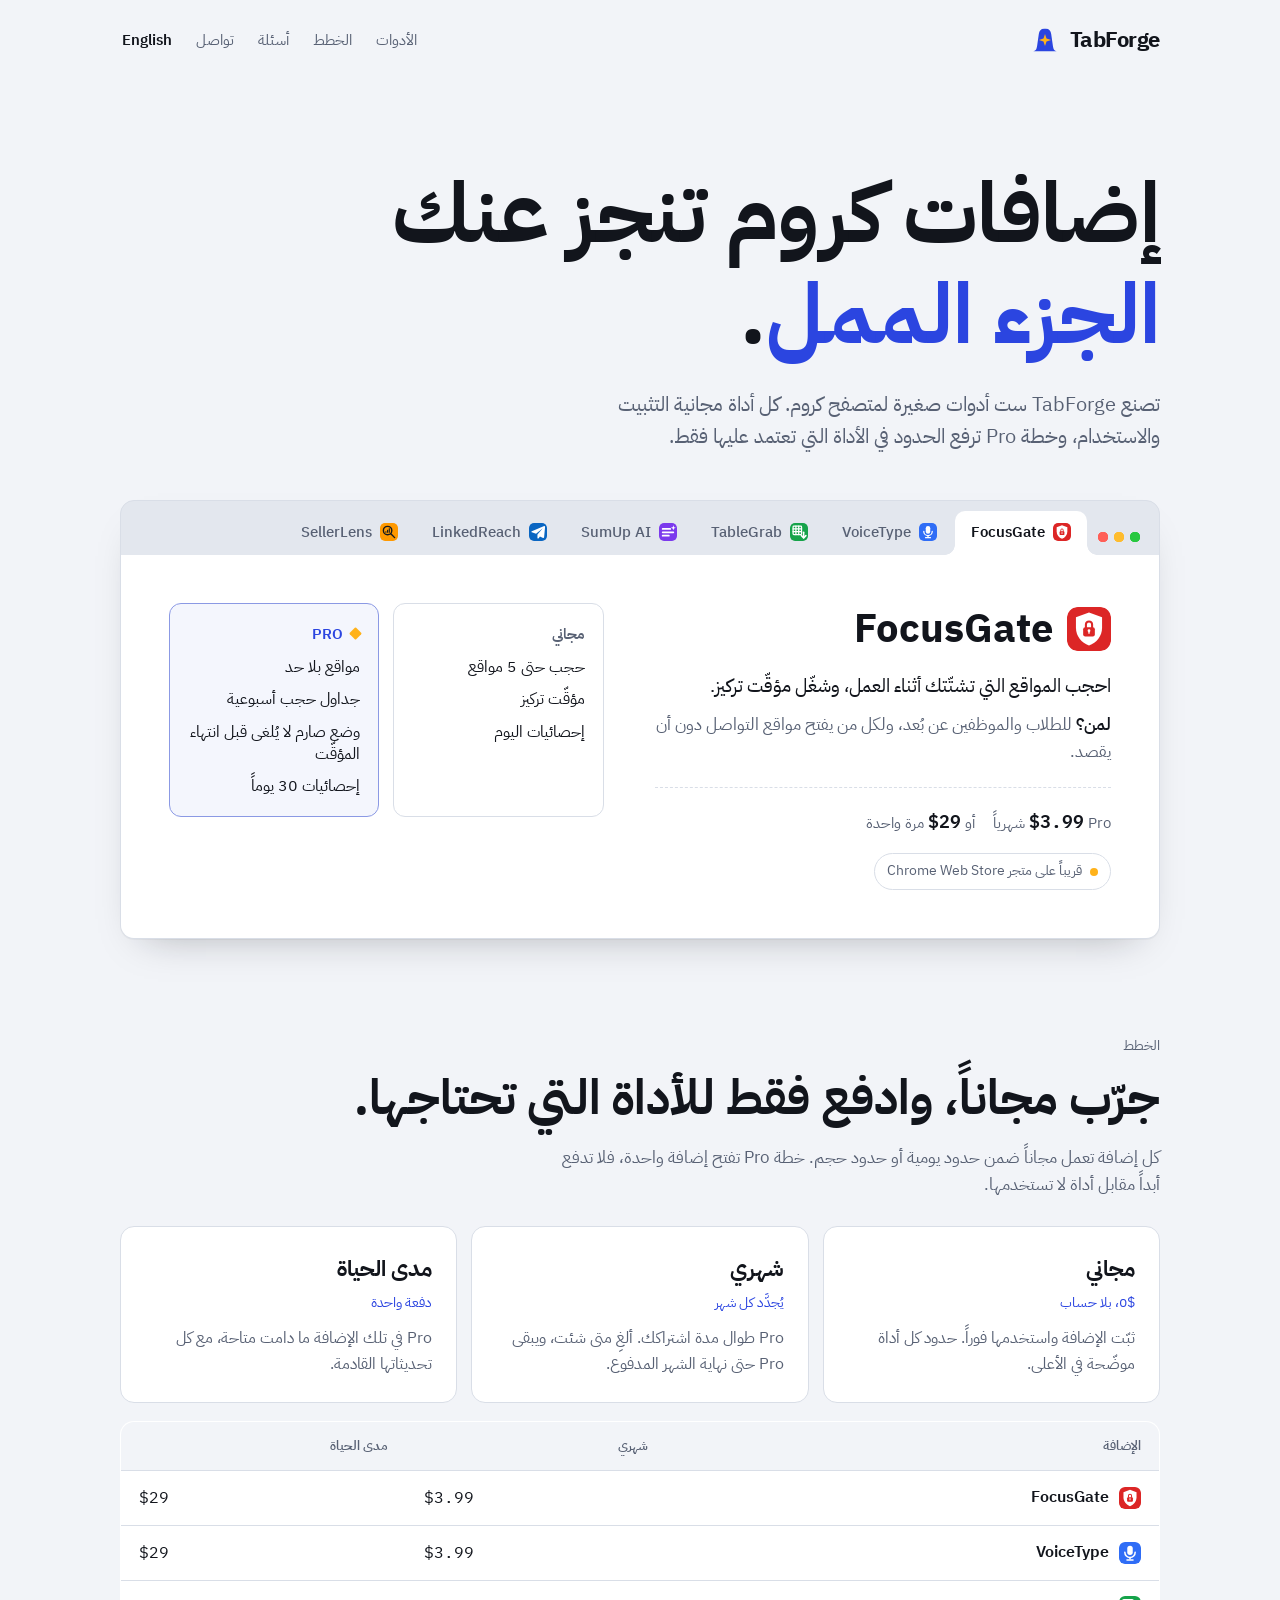
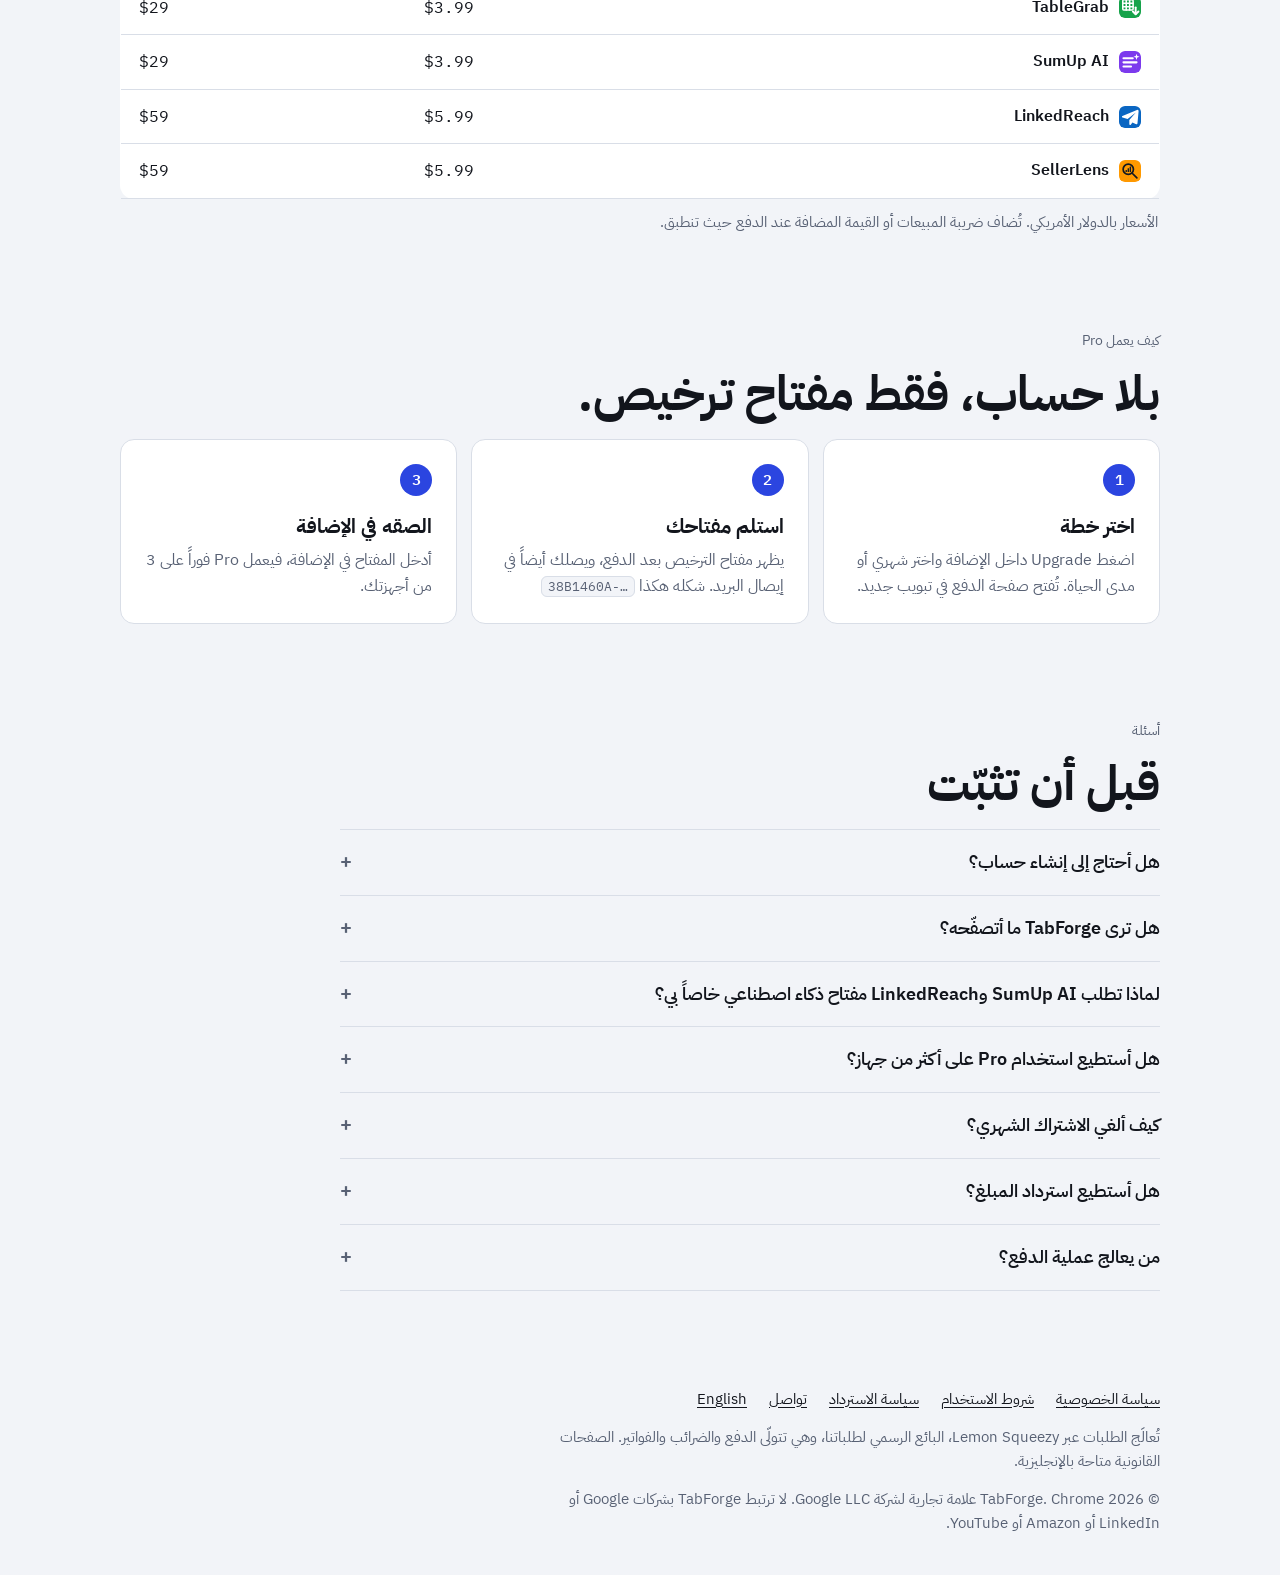
==== ar/index.html @ 076cdf7a "Add styles, icons and Arabic home page Co-Authored-By: Claude Opus 5.5 <noreply@anthropic.com>" ====
<!doctype html>
<html lang="ar" dir="rtl">
<head>
  <meta charset="utf-8">
  <meta name="viewport" content="width=device-width, initial-scale=1">
  <title>TabForge: إضافات كروم تنجز عنك الجزء الممل</title>
  <meta name="description" content="TabForge تصنع ست إضافات لمتصفح كروم: FocusGate وVoiceType وTableGrab وSumUp AI وLinkedReach وSellerLens. مجانية الاستخدام، مع خطط Pro اختيارية.">
  <link rel="icon" href="../assets/logo.svg" type="image/svg+xml">
  <link rel="alternate" hreflang="en" href="../">
  <link rel="alternate" hreflang="ar" href="./">
  <link rel="preconnect" href="https://fonts.googleapis.com">
  <link rel="preconnect" href="https://fonts.gstatic.com" crossorigin>
  <link href="https://fonts.googleapis.com/css2?family=IBM+Plex+Mono:wght@400;600&family=IBM+Plex+Sans+Arabic:wght@400;500;600;700&family=IBM+Plex+Sans:wght@400;500;600&display=swap" rel="stylesheet">
  <link rel="stylesheet" href="../assets/style.css">
</head>
<body>
<a class="skip" href="#main">انتقل إلى المحتوى</a>

<header class="site-head">
  <div class="wrap">
    <a class="brand" href="./" dir="ltr"><img src="../assets/logo.svg" alt="" width="30" height="30">TabForge</a>
    <nav class="nav" aria-label="القائمة الرئيسية">
      <a href="#tools">الأدوات</a>
      <a href="#plans">الخطط</a>
      <a href="#faq">أسئلة</a>
      <a href="mailto:Devs@oaktreetech.com">تواصل</a>
      <a class="lang" href="../" hreflang="en" lang="en">English</a>
    </nav>
  </div>
</header>

<main id="main">
  <div class="wrap">
    <div class="hero">
      <h1>إضافات كروم تنجز عنك <em>الجزء الممل</em>.</h1>
      <p>تصنع TabForge ست أدوات صغيرة لمتصفح كروم. كل أداة مجانية التثبيت والاستخدام، وخطة Pro ترفع الحدود في الأداة التي تعتمد عليها فقط.</p>
    </div>

    <div class="window" id="tools">
      <nav class="strip" data-tabs aria-label="الإضافات">
        <a class="tab" href="#focusgate" aria-selected="true"><img src="../assets/icons/focusgate.svg" alt="">FocusGate</a>
        <a class="tab" href="#voicetype"><img src="../assets/icons/voicetype.svg" alt="">VoiceType</a>
        <a class="tab" href="#tablegrab"><img src="../assets/icons/tablegrab.svg" alt="">TableGrab</a>
        <a class="tab" href="#sumup-ai"><img src="../assets/icons/sumup-ai.svg" alt="">SumUp AI</a>
        <a class="tab" href="#linkedreach"><img src="../assets/icons/linkedreach.svg" alt="">LinkedReach</a>
        <a class="tab" href="#sellerlens"><img src="../assets/icons/sellerlens.svg" alt="">SellerLens</a>
      </nav>

      <div class="panes">
        <article class="pane" id="focusgate">
          <div>
            <h3><img src="../assets/icons/focusgate.svg" alt="">FocusGate</h3>
            <p class="lede">احجب المواقع التي تشتّتك أثناء العمل، وشغّل مؤقّت تركيز.</p>
            <p class="for"><strong>لمن؟</strong> للطلاب والموظفين عن بُعد، ولكل من يفتح مواقع التواصل دون أن يقصد.</p>
            <div class="price-line"><span>Pro <b dir="ltr">$3.99</b> شهرياً</span><span>أو <b dir="ltr">$29</b> مرة واحدة</span></div>
            <span class="store-chip">قريباً على متجر Chrome Web Store</span>
          </div>
          <div class="tiers">
            <div class="tier"><h4>مجاني</h4><ul><li>حجب حتى 5 مواقع</li><li>مؤقّت تركيز</li><li>إحصائيات اليوم</li></ul></div>
            <div class="tier pro"><h4>Pro</h4><ul><li>مواقع بلا حد</li><li>جداول حجب أسبوعية</li><li>وضع صارم لا يُلغى قبل انتهاء المؤقّت</li><li>إحصائيات 30 يوماً</li></ul></div>
          </div>
        </article>

        <article class="pane" id="voicetype">
          <div>
            <h3><img src="../assets/icons/voicetype.svg" alt="">VoiceType</h3>
            <p class="lede">تكلّم بدل أن تكتب، في أي خانة نصية على أي موقع.</p>
            <p class="for"><strong>لمن؟</strong> لمن يكتب رسائل وإيميلات كثيرة، باللهجات العربية والإنجليزية والفرنسية والألمانية والإسبانية والتركية وغيرها.</p>
            <div class="price-line"><span>Pro <b dir="ltr">$3.99</b> شهرياً</span><span>أو <b dir="ltr">$29</b> مرة واحدة</span></div>
            <span class="store-chip">قريباً على متجر Chrome Web Store</span>
          </div>
          <div class="tiers">
            <div class="tier"><h4>مجاني</h4><ul><li>20 جلسة إملاء يومياً</li><li>زر ميكروفون بجانب خانات الكتابة</li><li>اختصار لوحة مفاتيح</li></ul></div>
            <div class="tier pro"><h4>Pro</h4><ul><li>إملاء بلا حد</li><li>أوامر صوتية مثل "سطر جديد" و"نقطة"</li><li>استبدالات كلمات خاصة بك</li></ul></div>
          </div>
        </article>

        <article class="pane" id="tablegrab">
          <div>
            <h3><img src="../assets/icons/tablegrab.svg" alt="">TableGrab</h3>
            <p class="lede">حوّل أي جدول أو قائمة في صفحة ويب إلى ملف جدول بيانات بنقرة واحدة.</p>
            <p class="for"><strong>لمن؟</strong> للمحللين والباحثين والمسوّقين الذين ينسخون البيانات من المواقع.</p>
            <div class="price-line"><span>Pro <b dir="ltr">$3.99</b> شهرياً</span><span>أو <b dir="ltr">$29</b> مرة واحدة</span></div>
            <span class="store-chip">قريباً على متجر Chrome Web Store</span>
          </div>
          <div class="tiers">
            <div class="tier"><h4>مجاني</h4><ul><li>حتى 100 صف في كل تصدير</li><li>ملفات CSV وJSON</li><li>نسخ ولصق في Google Sheets</li></ul></div>
            <div class="tier pro"><h4>Pro</h4><ul><li>صفوف بلا حد</li><li>جمع الجدول من صفحات متعددة</li><li>ملفات Excel</li></ul></div>
          </div>
        </article>

        <article class="pane" id="sumup-ai">
          <div>
            <h3><img src="../assets/icons/sumup-ai.svg" alt="">SumUp AI</h3>
            <p class="lede">لخّص أي مقال أو فيديو يوتيوب في لوحة جانبية، ثم اسأله ما تريد.</p>
            <p class="for"><strong>لمن؟</strong> للطلاب والقرّاء. استخدم مفتاحك من OpenAI أو Claude أو Gemini، أو الذكاء الاصطناعي المدمج في كروم.</p>
            <div class="price-line"><span>Pro <b dir="ltr">$3.99</b> شهرياً</span><span>أو <b dir="ltr">$29</b> مرة واحدة</span></div>
            <span class="store-chip">قريباً على متجر Chrome Web Store</span>
          </div>
          <div class="tiers">
            <div class="tier"><h4>مجاني</h4><ul><li>5 ملخصات يومياً</li><li>صفحات ويب وفيديوهات يوتيوب</li><li>اختيار الطول واللغة</li></ul></div>
            <div class="tier pro"><h4>Pro</h4><ul><li>ملخصات بلا حد</li><li>دردشة مع الصفحة</li><li>سجل الملخصات السابقة</li><li>تصدير</li></ul></div>
          </div>
        </article>

        <article class="pane" id="linkedreach">
          <div>
            <h3><img src="../assets/icons/linkedreach.svg" alt="">LinkedReach</h3>
            <p class="lede">اكتب رسائل لينكدإن من قوالب تملأ بيانات كل شخص تلقائياً، وتابع من عليك الرد عليه.</p>
            <p class="for"><strong>لمن؟</strong> لفرق المبيعات والتوظيف والباحثين عن عمل. جهات اتصالك تبقى في متصفحك.</p>
            <div class="price-line"><span>Pro <b dir="ltr">$5.99</b> شهرياً</span><span>أو <b dir="ltr">$59</b> مرة واحدة</span></div>
            <span class="store-chip">قريباً على متجر Chrome Web Store</span>
          </div>
          <div class="tiers">
            <div class="tier"><h4>مجاني</h4><ul><li>3 قوالب رسائل</li><li>25 جهة اتصال محفوظة</li><li>تذكير بالمتابعة</li></ul></div>
            <div class="tier pro"><h4>Pro</h4><ul><li>قوالب وجهات اتصال بلا حد</li><li>مسودات بالذكاء الاصطناعي بمفتاحك</li><li>تصدير CSV</li></ul></div>
          </div>
        </article>

        <article class="pane" id="sellerlens">
          <div>
            <h3><img src="../assets/icons/sellerlens.svg" alt="">SellerLens</h3>
            <p class="lede">اعرف المبيعات الشهرية المقدّرة وتقييم صفحة المنتج، واحسب ربحك على كل منتج في أمازون.</p>
            <p class="for"><strong>لمن؟</strong> لبائعي أمازون والباحثين عن منتجات، على أمازون السعودية والإمارات ومصر وأمريكا وبريطانيا وألمانيا وكندا والهند.</p>
            <div class="price-line"><span>Pro <b dir="ltr">$5.99</b> شهرياً</span><span>أو <b dir="ltr">$59</b> مرة واحدة</span></div>
            <span class="store-chip">قريباً على متجر Chrome Web Store</span>
          </div>
          <div class="tiers">
            <div class="tier"><h4>مجاني</h4><ul><li>تحليل صفحة المنتج</li><li>تقدير المبيعات والإيرادات</li><li>حاسبة الربح</li></ul></div>
            <div class="tier pro"><h4>Pro</h4><ul><li>حفظ حسابات الربح</li><li>تحليل صفحات نتائج البحث</li><li>تصدير</li></ul></div>
          </div>
        </article>
      </div>
    </div>

    <section id="plans" aria-labelledby="plans-title">
      <p class="eyebrow">الخطط</p>
      <h2 id="plans-title">جرّب مجاناً، وادفع فقط للأداة التي تحتاجها.</h2>
      <p class="section-intro">كل إضافة تعمل مجاناً ضمن حدود يومية أو حدود حجم. خطة Pro تفتح إضافة واحدة، فلا تدفع أبداً مقابل أداة لا تستخدمها.</p>

      <div class="plans">
        <div class="plan"><h3>مجاني</h3><p class="tag">0$، بلا حساب</p><p>ثبّت الإضافة واستخدمها فوراً. حدود كل أداة موضّحة في الأعلى.</p></div>
        <div class="plan"><h3>شهري</h3><p class="tag">يُجدَّد كل شهر</p><p>Pro طوال مدة اشتراكك. ألغِ متى شئت، ويبقى Pro حتى نهاية الشهر المدفوع.</p></div>
        <div class="plan"><h3>مدى الحياة</h3><p class="tag">دفعة واحدة</p><p>Pro في تلك الإضافة ما دامت متاحة، مع كل تحديثاتها القادمة.</p></div>
      </div>

      <div class="table-scroll">
        <table class="price-table">
          <caption class="fine">الأسعار بالدولار الأمريكي. تُضاف ضريبة المبيعات أو القيمة المضافة عند الدفع حيث تنطبق.</caption>
          <thead><tr><th scope="col">الإضافة</th><th scope="col">شهري</th><th scope="col">مدى الحياة</th></tr></thead>
          <tbody>
            <tr><th scope="row"><span class="tool"><img src="../assets/icons/focusgate.svg" alt="">FocusGate</span></th><td class="num" dir="ltr">$3.99</td><td class="num" dir="ltr">$29</td></tr>
            <tr><th scope="row"><span class="tool"><img src="../assets/icons/voicetype.svg" alt="">VoiceType</span></th><td class="num" dir="ltr">$3.99</td><td class="num" dir="ltr">$29</td></tr>
            <tr><th scope="row"><span class="tool"><img src="../assets/icons/tablegrab.svg" alt="">TableGrab</span></th><td class="num" dir="ltr">$3.99</td><td class="num" dir="ltr">$29</td></tr>
            <tr><th scope="row"><span class="tool"><img src="../assets/icons/sumup-ai.svg" alt="">SumUp AI</span></th><td class="num" dir="ltr">$3.99</td><td class="num" dir="ltr">$29</td></tr>
            <tr><th scope="row"><span class="tool"><img src="../assets/icons/linkedreach.svg" alt="">LinkedReach</span></th><td class="num" dir="ltr">$5.99</td><td class="num" dir="ltr">$59</td></tr>
            <tr><th scope="row"><span class="tool"><img src="../assets/icons/sellerlens.svg" alt="">SellerLens</span></th><td class="num" dir="ltr">$5.99</td><td class="num" dir="ltr">$59</td></tr>
          </tbody>
        </table>
      </div>
    </section>

    <section aria-labelledby="how-title">
      <p class="eyebrow">كيف يعمل Pro</p>
      <h2 id="how-title">بلا حساب، فقط مفتاح ترخيص.</h2>
      <ol class="steps">
        <li><h3>اختر خطة</h3><p>اضغط Upgrade داخل الإضافة واختر شهري أو مدى الحياة. تُفتح صفحة الدفع في تبويب جديد.</p></li>
        <li><h3>استلم مفتاحك</h3><p>يظهر مفتاح الترخيص بعد الدفع، ويصلك أيضاً في إيصال البريد. شكله هكذا <span class="key" dir="ltr">38B1460A-…</span></p></li>
        <li><h3>الصقه في الإضافة</h3><p>أدخل المفتاح في الإضافة، فيعمل Pro فوراً على 3 من أجهزتك.</p></li>
      </ol>
    </section>

    <section id="faq" aria-labelledby="faq-title">
      <p class="eyebrow">أسئلة</p>
      <h2 id="faq-title">قبل أن تثبّت</h2>
      <div class="faq">
        <details><summary>هل أحتاج إلى إنشاء حساب؟</summary><p>لا. النسخة المجانية تعمل فور التثبيت. وخطة Pro تحتاج فقط مفتاح الترخيص الذي يصلك في إيصال البريد.</p></details>
        <details><summary>هل ترى TabForge ما أتصفّحه؟</summary><p>لا. لا نشغّل خوادم تجمع بياناتك. إعداداتك وجهات اتصالك وسجلّك تبقى في متصفحك. البيانات الوحيدة التي تخرج منه موضّحة في <a href="../privacy.html">سياسة الخصوصية</a> لكل إضافة، مثل التحقق من الترخيص أو النص الذي ترسله إلى مزوّد الذكاء الاصطناعي الذي اخترته.</p></details>
        <details><summary>لماذا تطلب SumUp AI وLinkedReach مفتاح ذكاء اصطناعي خاصاً بي؟</summary><p>لتدفع لمزوّد الذكاء الاصطناعي مباشرة بسعره، ويصل نصّك إليه مباشرة. يُحفظ المفتاح في متصفحك ولا يُرسل إلا لذلك المزوّد. وتعمل SumUp AI أيضاً مع الذكاء الاصطناعي المدمج في كروم، وهذا لا يحتاج مفتاحاً.</p></details>
        <details><summary>هل أستطيع استخدام Pro على أكثر من جهاز؟</summary><p>نعم. مفتاح الترخيص الواحد يعمل على 3 أجهزة أو حسابات كروم. وتستطيع تحرير مكان بإزالة المفتاح من جهاز قديم.</p></details>
        <details><summary>كيف ألغي الاشتراك الشهري؟</summary><p>من رابط "Manage subscription" في إيصال البريد. يبقى Pro حتى نهاية الشهر المدفوع، ثم تعود الإضافة إلى النسخة المجانية وتبقى بياناتك كما هي.</p></details>
        <details><summary>هل أستطيع استرداد المبلغ؟</summary><p>نعم، خلال 14 يوماً من أول دفعة لأي خطة. راجع <a href="../refund.html">سياسة الاسترداد</a>.</p></details>
        <details><summary>من يعالج عملية الدفع؟</summary><p>تُعالَج الطلبات عبر Lemon Squeezy، البائع الرسمي لطلباتنا. هي تتولّى الدفع وضريبة المبيعات والفاتورة، ولا نرى نحن بيانات بطاقتك أبداً.</p></details>
      </div>
    </section>
  </div>
</main>

<footer class="site-foot">
  <div class="wrap">
    <nav aria-label="روابط قانونية">
      <a href="../privacy.html" hreflang="en">سياسة الخصوصية</a>
      <a href="../terms.html" hreflang="en">شروط الاستخدام</a>
      <a href="../refund.html" hreflang="en">سياسة الاسترداد</a>
      <a href="mailto:Devs@oaktreetech.com">تواصل</a>
      <a href="../" hreflang="en" lang="en">English</a>
    </nav>
    <p>تُعالَج الطلبات عبر Lemon Squeezy، البائع الرسمي لطلباتنا، وهي تتولّى الدفع والضرائب والفواتير. الصفحات القانونية متاحة بالإنجليزية.</p>
    <p>© 2026 TabForge. Chrome علامة تجارية لشركة Google LLC. لا ترتبط TabForge بشركات Google أو LinkedIn أو Amazon أو YouTube.</p>
  </div>
</footer>

<script src="../assets/tabs.js"></script>
</body>
</html>
---- assets/style.css ----
/* TabForge site. Tokens first; every color and type decision derives from these. */
:root {
  --paper: #f2f4f8;
  --paper-deep: #e3e7ee;
  --surface: #ffffff;
  --ink: #12151c;
  --muted: #586174;
  --line: #d9dee7;
  --cobalt: #2b45e0;
  --cobalt-ink: #ffffff;
  --spark: #ffb21a;
  --spark-ink: #3a2600;
  --shadow: 0 1px 0 rgba(18, 21, 28, .04), 0 18px 40px -24px rgba(18, 21, 28, .35);

  --display: "Schibsted Grotesk", "IBM Plex Sans", system-ui, sans-serif;
  --body: "IBM Plex Sans", system-ui, -apple-system, "Segoe UI", sans-serif;
  --mono: "IBM Plex Mono", ui-monospace, "Cascadia Mono", monospace;

  --gutter: clamp(16px, 4vw, 40px);
  --max: 1120px;
  --radius: 14px;
  color-scheme: light;
}

@media (prefers-color-scheme: dark) {
  :root {
    --paper: #0f1218;
    --paper-deep: #0a0c11;
    --surface: #171b23;
    --ink: #e9ecf2;
    --muted: #9aa3b5;
    --line: #2a303c;
    --cobalt: #8a9aff;
    --cobalt-ink: #0b0f2a;
    --spark: #ffc34d;
    --spark-ink: #2a1b00;
    --shadow: 0 1px 0 rgba(0, 0, 0, .3), 0 18px 40px -24px rgba(0, 0, 0, .8);
    color-scheme: dark;
  }
}

html[lang="ar"] {
  --display: "IBM Plex Sans Arabic", "IBM Plex Sans", system-ui, sans-serif;
  --body: "IBM Plex Sans Arabic", "IBM Plex Sans", system-ui, sans-serif;
}

*, *::before, *::after { box-sizing: border-box; }

html { -webkit-text-size-adjust: 100%; scroll-behavior: smooth; }
@media (prefers-reduced-motion: reduce) { html { scroll-behavior: auto; } }

body {
  margin: 0;
  background: var(--paper);
  color: var(--ink);
  font-family: var(--body);
  font-size: 17px;
  line-height: 1.6;
  overflow-x: hidden;
}

img, svg { display: block; max-width: 100%; }
a { color: var(--cobalt); text-underline-offset: 3px; }
a:hover { text-decoration-thickness: 2px; }

:focus-visible {
  outline: 3px solid var(--cobalt);
  outline-offset: 3px;
  border-radius: 6px;
}

.skip {
  position: absolute; inset-inline-start: 12px; top: -60px;
  background: var(--ink); color: var(--paper); padding: 10px 14px; border-radius: 8px; z-index: 10;
}
.skip:focus { top: 12px; }

.wrap { max-width: var(--max); margin: 0 auto; padding: 0 var(--gutter); }

/* ---------- Header ---------- */
.site-head { padding: 22px 0; }
.site-head .wrap { display: flex; align-items: center; justify-content: space-between; gap: 16px; flex-wrap: wrap; }
.brand {
  display: inline-flex; align-items: center; gap: 10px;
  font-family: var(--display); font-weight: 800; font-size: 22px; letter-spacing: -.02em;
  color: var(--ink); text-decoration: none;
}
.brand svg { width: 30px; height: 30px; }
.nav { display: flex; gap: 6px 20px; flex-wrap: wrap; font-size: 15px; }
.nav a { color: var(--muted); text-decoration: none; padding: 6px 2px; }
.nav a:hover { color: var(--ink); }
.nav .lang { color: var(--ink); font-weight: 600; }

/* ---------- Hero ---------- */
.hero { padding: clamp(28px, 7vw, 84px) 0 clamp(28px, 5vw, 48px); }
.hero h1 {
  font-family: var(--display);
  font-weight: 800;
  font-size: clamp(38px, 7.2vw, 84px);
  line-height: .98;
  letter-spacing: -.035em;
  margin: 0;
  max-width: 13ch;
}
html[lang="ar"] .hero h1 { letter-spacing: 0; line-height: 1.2; max-width: 16ch; }
.hero h1 em { font-style: normal; color: var(--cobalt); }
.hero p {
  margin: 22px 0 0;
  font-size: clamp(17px, 2vw, 20px);
  color: var(--muted);
  max-width: 52ch;
}

/* ---------- Signature: the browser window ---------- */
.window {
  background: var(--paper-deep);
  border: 1px solid var(--line);
  border-radius: var(--radius);
  box-shadow: var(--shadow);
  overflow: hidden;
}
.strip {
  display: flex;
  align-items: flex-end;
  gap: 2px;
  padding: 10px 12px 0;
  overflow-x: auto;
  scrollbar-width: thin;
}
.strip::before {
  /* window controls, purely decorative */
  content: "";
  flex: 0 0 auto;
  width: 46px; height: 12px;
  margin: 0 8px 12px 4px;
  background:
    radial-gradient(circle at 6px 6px, #ff5f57 5px, transparent 5.5px),
    radial-gradient(circle at 22px 6px, #febc2e 5px, transparent 5.5px),
    radial-gradient(circle at 38px 6px, #28c840 5px, transparent 5.5px);
}
html[dir="rtl"] .strip::before { margin: 0 4px 12px 8px; }

.tab {
  position: relative;
  flex: 0 0 auto;
  display: inline-flex; align-items: center; gap: 8px;
  padding: 9px 16px 11px;
  border-radius: 10px 10px 0 0;
  color: var(--muted);
  font-size: 15px; font-weight: 500;
  text-decoration: none;
  white-space: nowrap;
  transition: background-color .15s ease, color .15s ease;
}
.tab img { width: 18px; height: 18px; border-radius: 5px; }
.tab:hover { color: var(--ink); background: color-mix(in srgb, var(--surface) 45%, transparent); }
.tab[aria-selected="true"] {
  background: var(--surface);
  color: var(--ink);
  font-weight: 600;
}
/* concave feet that make the active tab read as a real browser tab */
.tab[aria-selected="true"]::before,
.tab[aria-selected="true"]::after {
  content: "";
  position: absolute; bottom: 0;
  width: 10px; height: 10px;
  pointer-events: none;
}
.tab[aria-selected="true"]::before {
  inset-inline-start: -10px;
  background: radial-gradient(circle at 0 0, transparent 9.5px, var(--surface) 10px);
}
.tab[aria-selected="true"]::after {
  inset-inline-end: -10px;
  background: radial-gradient(circle at 100% 0, transparent 9.5px, var(--surface) 10px);
}
html[dir="rtl"] .tab[aria-selected="true"]::before { background: radial-gradient(circle at 100% 0, transparent 9.5px, var(--surface) 10px); }
html[dir="rtl"] .tab[aria-selected="true"]::after { background: radial-gradient(circle at 0 0, transparent 9.5px, var(--surface) 10px); }

.panes { background: var(--surface); }
.pane {
  display: grid;
  grid-template-columns: minmax(0, 1.05fr) minmax(0, 1fr);
  gap: clamp(20px, 4vw, 56px);
  padding: clamp(22px, 4vw, 48px);
  border-top: 1px solid var(--line);
}
.pane:first-child { border-top: 0; }
.js .pane { border-top: 0; }
.js .pane[hidden] { display: none; }

.pane h3 {
  font-family: var(--display);
  font-size: clamp(28px, 3.6vw, 40px);
  line-height: 1.05;
  letter-spacing: -.02em;
  margin: 0;
  display: flex; align-items: center; gap: 14px;
}
html[lang="ar"] .pane h3 { letter-spacing: 0; line-height: 1.3; }
.pane h3 img { width: 44px; height: 44px; border-radius: 11px; flex: 0 0 auto; }
.pane .lede { font-size: 19px; margin: 16px 0 10px; }
.pane .for { color: var(--muted); margin: 0 0 22px; }
.pane .for strong { color: var(--ink); font-weight: 600; }

.price-line {
  display: flex; flex-wrap: wrap; gap: 8px 18px; align-items: baseline;
  font-family: var(--mono); font-size: 15px; color: var(--muted);
  padding-top: 18px; border-top: 1px dashed var(--line);
}
.price-line b { color: var(--ink); font-weight: 600; font-size: 18px; }
.store-chip {
  display: inline-flex; align-items: center; gap: 8px;
  margin-top: 18px;
  font-size: 14px; color: var(--muted);
  border: 1px solid var(--line); border-radius: 999px; padding: 6px 12px;
}
.store-chip::before { content: ""; width: 8px; height: 8px; border-radius: 50%; background: var(--spark); }

.tiers { display: grid; grid-template-columns: 1fr 1fr; gap: 14px; align-content: start; }
.tier {
  border: 1px solid var(--line);
  border-radius: 12px;
  padding: 18px 18px 8px;
}
.tier h4 {
  margin: 0 0 10px;
  font-size: 13px; font-weight: 600; letter-spacing: .08em; text-transform: uppercase;
  color: var(--muted);
}
html[lang="ar"] .tier h4 { letter-spacing: 0; font-size: 15px; }
.tier.pro { border-color: color-mix(in srgb, var(--cobalt) 45%, var(--line)); background: color-mix(in srgb, var(--cobalt) 5%, var(--surface)); }
.tier.pro h4 { color: var(--cobalt); display: flex; align-items: center; gap: 8px; }
.tier.pro h4::before {
  /* the spark from the logo marks Pro everywhere */
  content: "";
  width: 9px; height: 9px;
  background: var(--spark);
  transform: rotate(45deg);
  border-radius: 1px;
}
.tier ul { margin: 0; padding: 0; list-style: none; }
.tier li { padding: 0 0 10px; font-size: 15.5px; line-height: 1.45; }

/* ---------- Sections ---------- */
section { padding: clamp(48px, 8vw, 96px) 0 0; }
.eyebrow {
  font-family: var(--mono); font-size: 13px; color: var(--muted);
  margin: 0 0 10px;
}
h2 {
  font-family: var(--display);
  font-weight: 800;
  font-size: clamp(30px, 4.4vw, 48px);
  line-height: 1.05;
  letter-spacing: -.025em;
  margin: 0 0 14px;
}
html[lang="ar"] h2 { letter-spacing: 0; line-height: 1.3; }
.section-intro { color: var(--muted); max-width: 60ch; margin: 0 0 28px; }

/* Plans */
.plans { display: grid; grid-template-columns: repeat(3, minmax(0, 1fr)); gap: 14px; }
.plan {
  background: var(--surface);
  border: 1px solid var(--line);
  border-radius: var(--radius);
  padding: 24px;
}
.plan h3 { font-family: var(--display); font-size: 22px; margin: 0 0 6px; }
.plan .tag { font-family: var(--mono); font-size: 14px; color: var(--cobalt); margin: 0 0 12px; }
.plan p { margin: 0; color: var(--muted); font-size: 16px; }

.price-table {
  width: 100%;
  margin-top: 18px;
  border-collapse: collapse;
  background: var(--surface);
  border: 1px solid var(--line);
  border-radius: var(--radius);
  overflow: hidden;
  font-size: 16px;
}
.table-scroll { overflow-x: auto; border-radius: var(--radius); }
.price-table th, .price-table td { padding: 14px 18px; text-align: start; border-bottom: 1px solid var(--line); }
.price-table tr:last-child td { border-bottom: 0; }
.price-table thead th { font-size: 13px; font-weight: 600; color: var(--muted); background: var(--paper); }
.price-table td.num { font-family: var(--mono); white-space: nowrap; }
.price-table .tool { display: flex; align-items: center; gap: 10px; font-weight: 600; white-space: nowrap; }
.price-table .tool img { width: 22px; height: 22px; border-radius: 6px; }
.fine { font-size: 14.5px; color: var(--muted); margin: 12px 0 0; }

/* How Pro works: a real three-step sequence */
.steps { list-style: none; margin: 0; padding: 0; display: grid; grid-template-columns: repeat(3, minmax(0, 1fr)); gap: 14px; counter-reset: step; }
.steps li {
  counter-increment: step;
  background: var(--surface);
  border: 1px solid var(--line);
  border-radius: var(--radius);
  padding: 24px;
}
.steps li::before {
  content: counter(step);
  display: inline-grid; place-items: center;
  width: 32px; height: 32px; border-radius: 50%;
  background: var(--cobalt); color: var(--cobalt-ink);
  font-family: var(--mono); font-weight: 600; font-size: 15px;
  margin-bottom: 14px;
}
.steps h3 { font-family: var(--display); font-size: 20px; margin: 0 0 6px; }
.steps p { margin: 0; color: var(--muted); font-size: 16px; }
.key {
  font-family: var(--mono); font-size: 13px;
  background: var(--paper); border: 1px solid var(--line); border-radius: 6px;
  padding: 1px 6px; white-space: nowrap;
}

/* FAQ */
.faq { border-top: 1px solid var(--line); max-width: 820px; }
.faq details { border-bottom: 1px solid var(--line); }
.faq summary {
  cursor: pointer; list-style: none;
  padding: 18px 0;
  font-weight: 600; font-size: 18px;
  display: flex; justify-content: space-between; gap: 16px;
}
.faq summary::-webkit-details-marker { display: none; }
.faq summary::after { content: "+"; font-family: var(--mono); color: var(--muted); font-size: 20px; line-height: 1.2; }
.faq details[open] summary::after { content: "−"; }
.faq details p { margin: 0 0 18px; color: var(--muted); max-width: 70ch; }

/* Contact */
.contact {
  display: flex; flex-wrap: wrap; align-items: center; justify-content: space-between; gap: 18px;
  background: var(--surface); border: 1px solid var(--line); border-radius: var(--radius);
  padding: clamp(22px, 4vw, 36px);
}
.contact h2 { margin: 0 0 6px; font-size: clamp(26px, 3.4vw, 36px); }
.contact p { margin: 0; color: var(--muted); }
.button {
  display: inline-flex; align-items: center; justify-content: center; min-height: 48px;
  padding: 0 22px; border-radius: 10px;
  background: var(--cobalt); color: var(--cobalt-ink);
  font-weight: 600; text-decoration: none;
}
.button:hover { filter: brightness(1.08); }

/* Footer */
.site-foot { padding: clamp(48px, 8vw, 96px) 0 40px; font-size: 15px; color: var(--muted); }
.site-foot .wrap { display: grid; gap: 14px; }
.site-foot nav { display: flex; flex-wrap: wrap; gap: 8px 22px; }
.site-foot nav a { color: var(--ink); }
.site-foot p { margin: 0; max-width: 72ch; }

/* ---------- Legal pages ---------- */
.doc { max-width: 760px; padding-top: clamp(20px, 5vw, 56px); }
.doc h1 { font-family: var(--display); font-weight: 800; font-size: clamp(36px, 6vw, 56px); letter-spacing: -.03em; line-height: 1.02; margin: 0 0 10px; }
.doc .updated { font-family: var(--mono); font-size: 14px; color: var(--muted); margin: 0 0 32px; }
.doc h2 { font-size: clamp(24px, 3vw, 30px); margin: 44px 0 10px; scroll-margin-top: 20px; }
.doc h3 { font-size: 19px; margin: 26px 0 6px; }
.doc p, .doc li { color: var(--ink); }
.doc ul { padding-inline-start: 22px; }
.doc li { margin-bottom: 6px; }
.doc .toc { background: var(--surface); border: 1px solid var(--line); border-radius: 12px; padding: 16px 20px; }
.doc .toc ul { margin: 6px 0 0; columns: 2; column-gap: 28px; }
.doc code { font-family: var(--mono); font-size: .88em; background: var(--surface); border: 1px solid var(--line); border-radius: 5px; padding: 0 5px; }

/* ---------- Responsive ---------- */
@media (max-width: 860px) {
  .pane { grid-template-columns: 1fr; }
  .plans, .steps { grid-template-columns: 1fr; }
}
@media (max-width: 520px) {
  body { font-size: 16px; }
  .tiers { grid-template-columns: 1fr; }
  .tab { padding: 9px 12px 11px; font-size: 14px; }
  .doc .toc ul { columns: 1; }
  .price-table th, .price-table td { padding: 12px; }
}
@media (prefers-reduced-motion: reduce) {
  .tab { transition: none; }
}
.price-table caption { caption-side: bottom; text-align: start; padding: 0 2px; }
/* Arabic words look broken in a monospace face: keep mono for numbers only. */
html[lang="ar"] .price-line,
html[lang="ar"] .plan .tag,
html[lang="ar"] .eyebrow { font-family: var(--body); }
html[lang="ar"] .price-line b { font-family: var(--mono); }
html[lang="ar"] .eyebrow { font-size: 14px; }
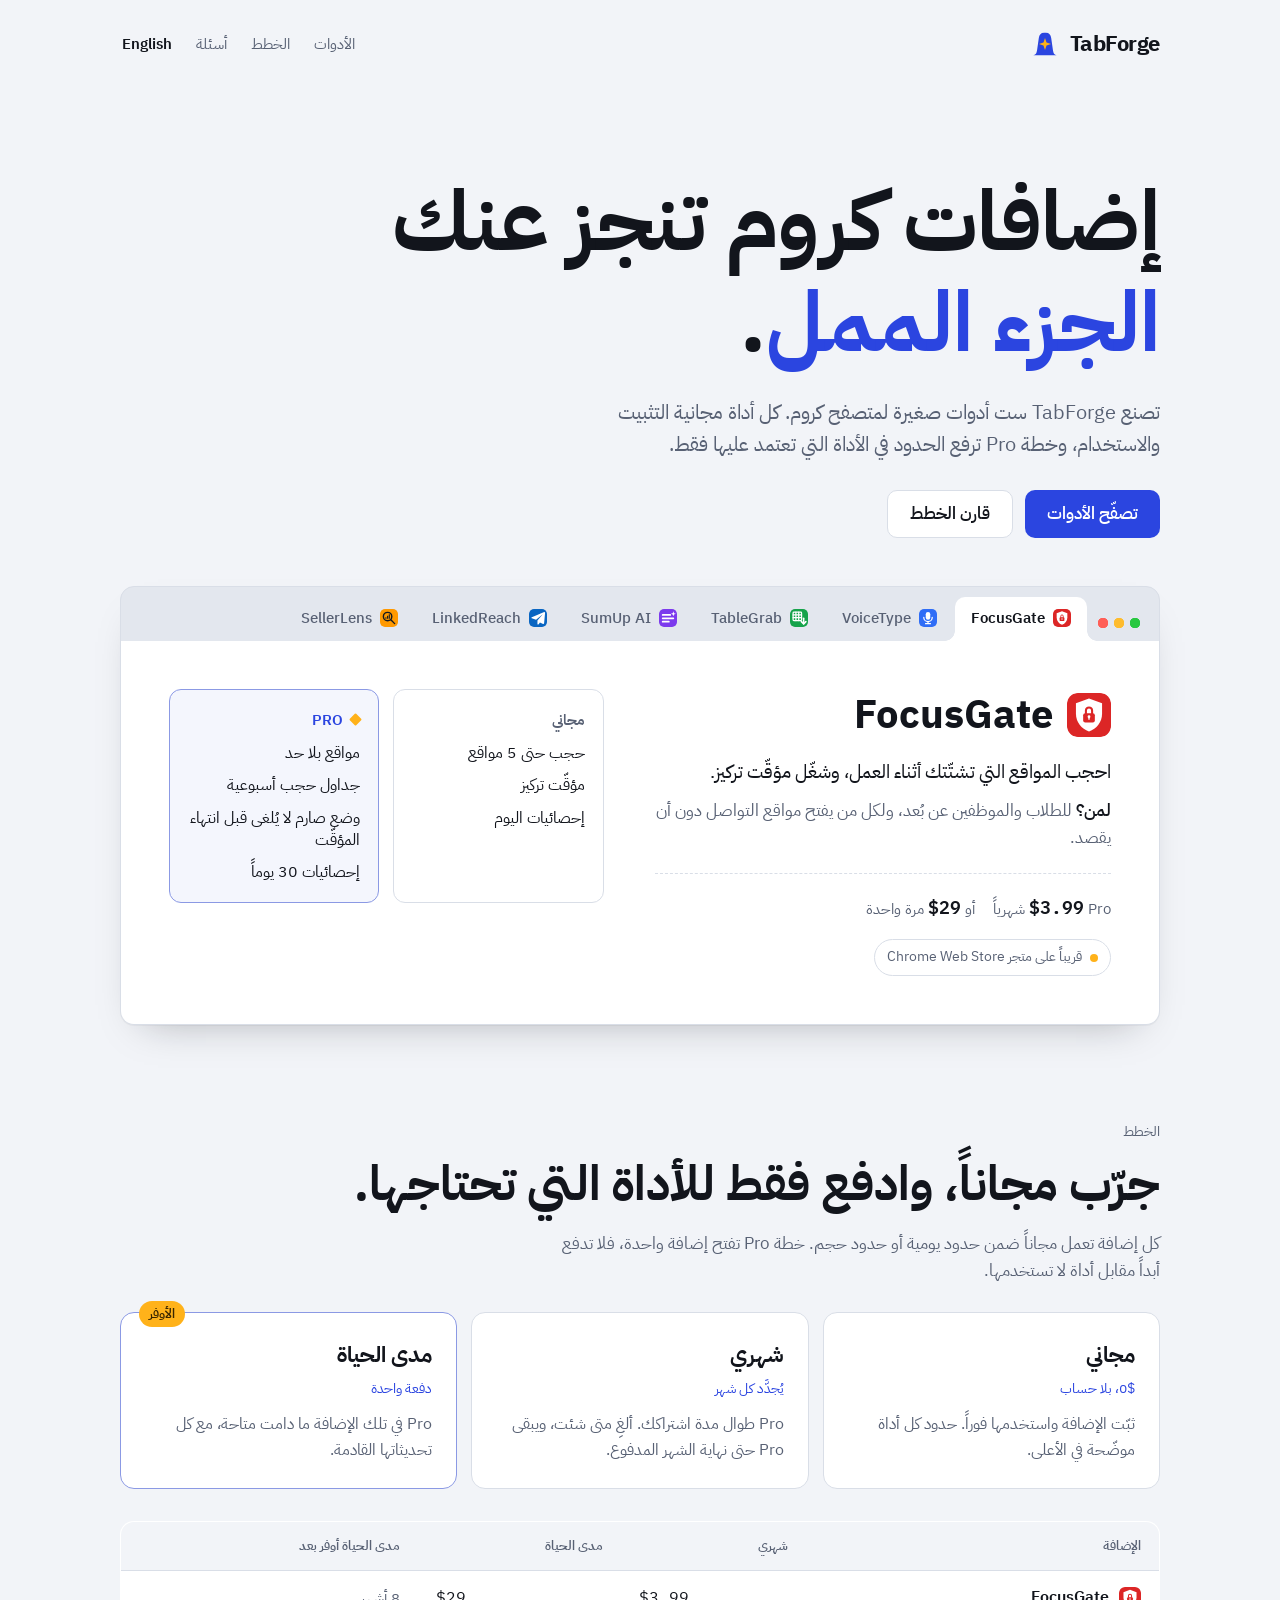
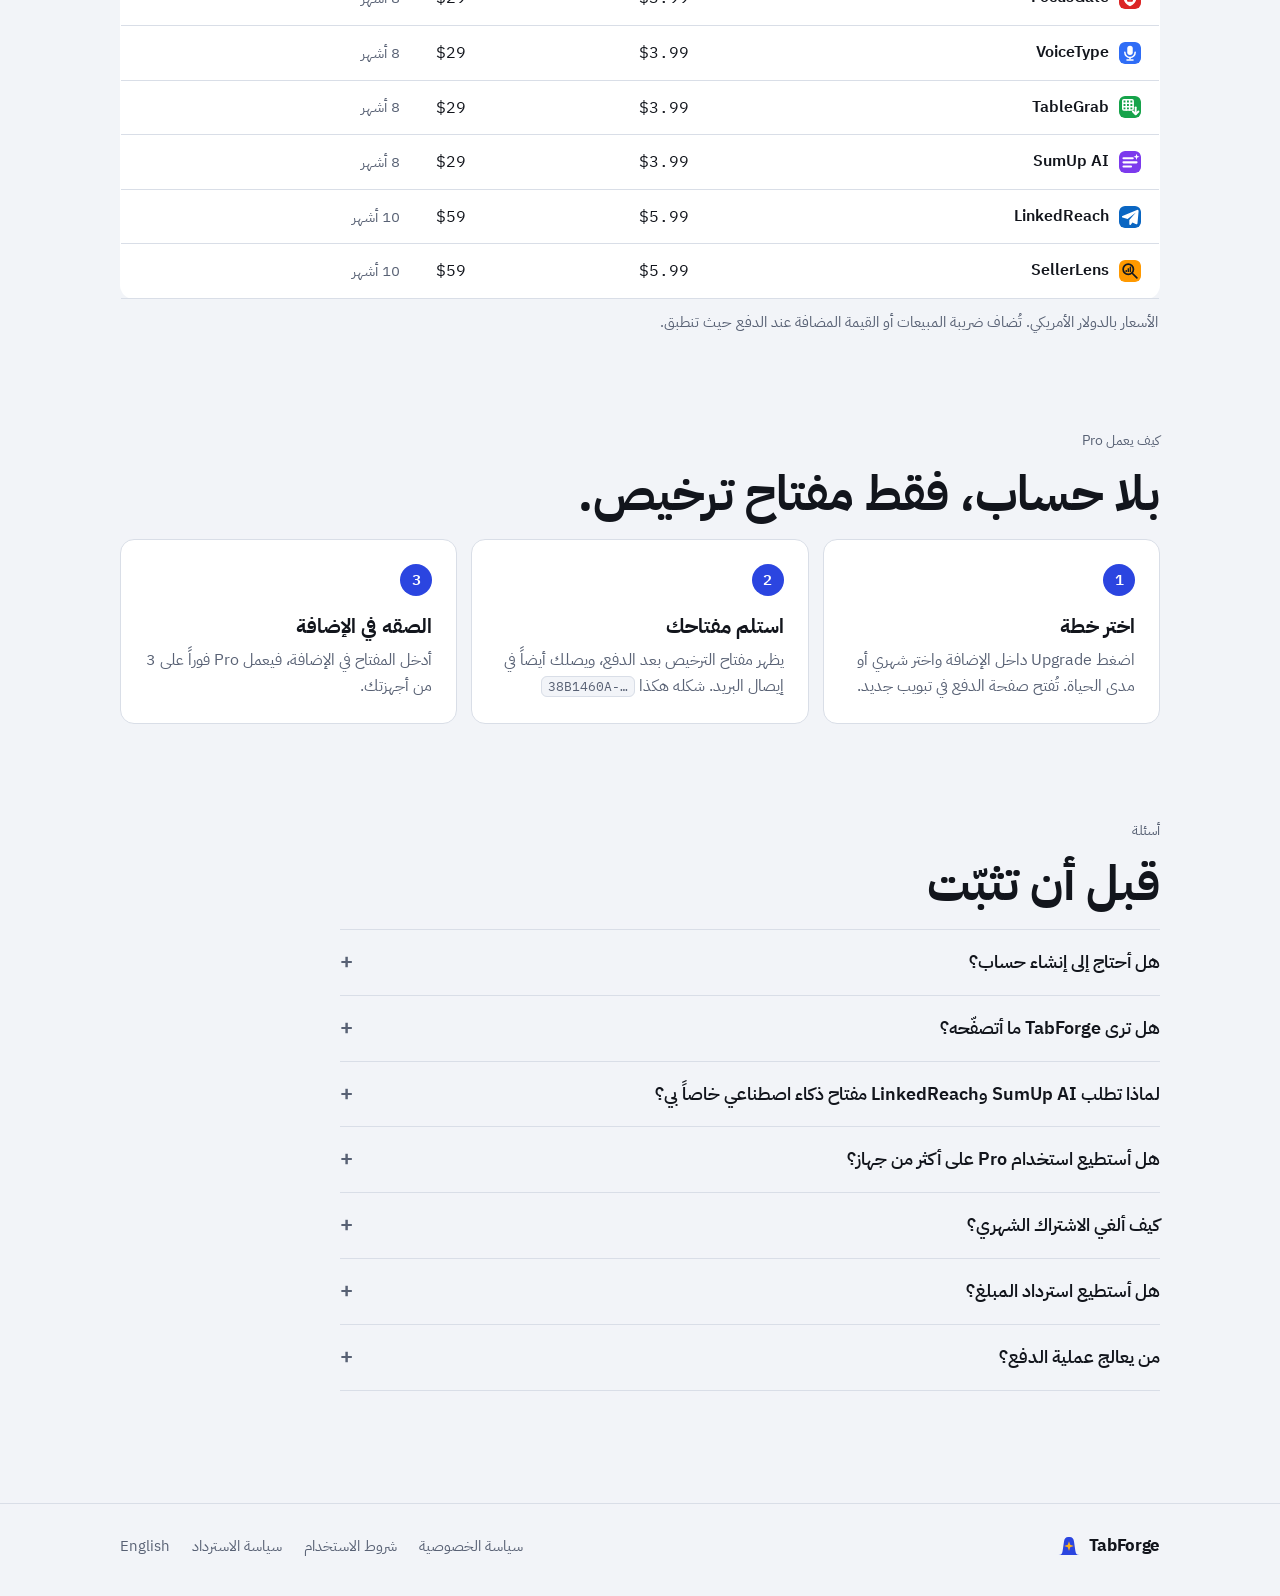
==== commit a918a300: "Remove contact email and footer notes, add hero actions and lifetime savings Co-Authored-By: Claude " ====
--- a/ar/index.html
+++ b/ar/index.html
@@ -23,7 +23,6 @@
       <a href="#tools">الأدوات</a>
       <a href="#plans">الخطط</a>
       <a href="#faq">أسئلة</a>
-      <a href="mailto:Devs@oaktreetech.com">تواصل</a>
       <a class="lang" href="../" hreflang="en" lang="en">English</a>
     </nav>
   </div>
@@ -34,6 +33,7 @@
     <div class="hero">
       <h1>إضافات كروم تنجز عنك <em>الجزء الممل</em>.</h1>
       <p>تصنع TabForge ست أدوات صغيرة لمتصفح كروم. كل أداة مجانية التثبيت والاستخدام، وخطة Pro ترفع الحدود في الأداة التي تعتمد عليها فقط.</p>
+      <div class="actions"><a class="button" href="#tools">تصفّح الأدوات</a><a class="button-ghost" href="#plans">قارن الخطط</a></div>
     </div>
 
     <div class="window" id="tools">
@@ -141,20 +141,20 @@
       <div class="plans">
         <div class="plan"><h3>مجاني</h3><p class="tag">0$، بلا حساب</p><p>ثبّت الإضافة واستخدمها فوراً. حدود كل أداة موضّحة في الأعلى.</p></div>
         <div class="plan"><h3>شهري</h3><p class="tag">يُجدَّد كل شهر</p><p>Pro طوال مدة اشتراكك. ألغِ متى شئت، ويبقى Pro حتى نهاية الشهر المدفوع.</p></div>
-        <div class="plan"><h3>مدى الحياة</h3><p class="tag">دفعة واحدة</p><p>Pro في تلك الإضافة ما دامت متاحة، مع كل تحديثاتها القادمة.</p></div>
+        <div class="plan best"><span class="flag">الأوفر</span><h3>مدى الحياة</h3><p class="tag">دفعة واحدة</p><p>Pro في تلك الإضافة ما دامت متاحة، مع كل تحديثاتها القادمة.</p></div>
       </div>
 
       <div class="table-scroll">
         <table class="price-table">
           <caption class="fine">الأسعار بالدولار الأمريكي. تُضاف ضريبة المبيعات أو القيمة المضافة عند الدفع حيث تنطبق.</caption>
-          <thead><tr><th scope="col">الإضافة</th><th scope="col">شهري</th><th scope="col">مدى الحياة</th></tr></thead>
+          <thead><tr><th scope="col">الإضافة</th><th scope="col">شهري</th><th scope="col">مدى الحياة</th><th scope="col">مدى الحياة أوفر بعد</th></tr></thead>
           <tbody>
-            <tr><th scope="row"><span class="tool"><img src="../assets/icons/focusgate.svg" alt="">FocusGate</span></th><td class="num" dir="ltr">$3.99</td><td class="num" dir="ltr">$29</td></tr>
-            <tr><th scope="row"><span class="tool"><img src="../assets/icons/voicetype.svg" alt="">VoiceType</span></th><td class="num" dir="ltr">$3.99</td><td class="num" dir="ltr">$29</td></tr>
-            <tr><th scope="row"><span class="tool"><img src="../assets/icons/tablegrab.svg" alt="">TableGrab</span></th><td class="num" dir="ltr">$3.99</td><td class="num" dir="ltr">$29</td></tr>
-            <tr><th scope="row"><span class="tool"><img src="../assets/icons/sumup-ai.svg" alt="">SumUp AI</span></th><td class="num" dir="ltr">$3.99</td><td class="num" dir="ltr">$29</td></tr>
-            <tr><th scope="row"><span class="tool"><img src="../assets/icons/linkedreach.svg" alt="">LinkedReach</span></th><td class="num" dir="ltr">$5.99</td><td class="num" dir="ltr">$59</td></tr>
-            <tr><th scope="row"><span class="tool"><img src="../assets/icons/sellerlens.svg" alt="">SellerLens</span></th><td class="num" dir="ltr">$5.99</td><td class="num" dir="ltr">$59</td></tr>
+            <tr><th scope="row"><span class="tool"><img src="../assets/icons/focusgate.svg" alt="">FocusGate</span></th><td class="num" dir="ltr">$3.99</td><td class="num" dir="ltr">$29</td><td class="save">8 أشهر</td></tr>
+            <tr><th scope="row"><span class="tool"><img src="../assets/icons/voicetype.svg" alt="">VoiceType</span></th><td class="num" dir="ltr">$3.99</td><td class="num" dir="ltr">$29</td><td class="save">8 أشهر</td></tr>
+            <tr><th scope="row"><span class="tool"><img src="../assets/icons/tablegrab.svg" alt="">TableGrab</span></th><td class="num" dir="ltr">$3.99</td><td class="num" dir="ltr">$29</td><td class="save">8 أشهر</td></tr>
+            <tr><th scope="row"><span class="tool"><img src="../assets/icons/sumup-ai.svg" alt="">SumUp AI</span></th><td class="num" dir="ltr">$3.99</td><td class="num" dir="ltr">$29</td><td class="save">8 أشهر</td></tr>
+            <tr><th scope="row"><span class="tool"><img src="../assets/icons/linkedreach.svg" alt="">LinkedReach</span></th><td class="num" dir="ltr">$5.99</td><td class="num" dir="ltr">$59</td><td class="save">10 أشهر</td></tr>
+            <tr><th scope="row"><span class="tool"><img src="../assets/icons/sellerlens.svg" alt="">SellerLens</span></th><td class="num" dir="ltr">$5.99</td><td class="num" dir="ltr">$59</td><td class="save">10 أشهر</td></tr>
           </tbody>
         </table>
       </div>
@@ -188,15 +188,13 @@
 
 <footer class="site-foot">
   <div class="wrap">
+    <a class="brand" href="./" dir="ltr"><img src="../assets/logo.svg" alt="" width="24" height="24">TabForge</a>
     <nav aria-label="روابط قانونية">
       <a href="../privacy.html" hreflang="en">سياسة الخصوصية</a>
       <a href="../terms.html" hreflang="en">شروط الاستخدام</a>
       <a href="../refund.html" hreflang="en">سياسة الاسترداد</a>
-      <a href="mailto:Devs@oaktreetech.com">تواصل</a>
       <a href="../" hreflang="en" lang="en">English</a>
     </nav>
-    <p>تُعالَج الطلبات عبر Lemon Squeezy، البائع الرسمي لطلباتنا، وهي تتولّى الدفع والضرائب والفواتير. الصفحات القانونية متاحة بالإنجليزية.</p>
-    <p>© 2026 TabForge. Chrome علامة تجارية لشركة Google LLC. لا ترتبط TabForge بشركات Google أو LinkedIn أو Amazon أو YouTube.</p>
   </div>
 </footer>
 
--- a/assets/style.css
+++ b/assets/style.css
@@ -87,7 +87,7 @@
 }
 .brand svg { width: 30px; height: 30px; }
 .nav { display: flex; gap: 6px 20px; flex-wrap: wrap; font-size: 15px; }
-.nav a { color: var(--muted); text-decoration: none; padding: 6px 2px; }
+.nav a { color: var(--muted); text-decoration: none; min-height: 44px; display: inline-flex; align-items: center; padding: 0 2px; }
 .nav a:hover { color: var(--ink); }
 .nav .lang { color: var(--ink); font-weight: 600; }
 
@@ -144,6 +144,7 @@
   position: relative;
   flex: 0 0 auto;
   display: inline-flex; align-items: center; gap: 8px;
+  min-height: 44px;
   padding: 9px 16px 11px;
   border-radius: 10px 10px 0 0;
   color: var(--muted);
@@ -326,8 +327,14 @@
   display: flex; justify-content: space-between; gap: 16px;
 }
 .faq summary::-webkit-details-marker { display: none; }
-.faq summary::after { content: "+"; font-family: var(--mono); color: var(--muted); font-size: 20px; line-height: 1.2; }
-.faq details[open] summary::after { content: "−"; }
+.faq summary:hover { color: var(--cobalt); }
+.faq summary::after {
+  content: "+"; flex: 0 0 auto;
+  font-family: var(--mono); color: var(--muted); font-size: 22px; line-height: 1.1;
+  transition: transform .2s ease;
+}
+.faq details[open] summary::after { transform: rotate(45deg); }
+@media (prefers-reduced-motion: reduce) { .faq summary::after { transition: none; } }
 .faq details p { margin: 0 0 18px; color: var(--muted); max-width: 70ch; }
 
 /* Contact */
@@ -346,12 +353,15 @@
 }
 .button:hover { filter: brightness(1.08); }
 
-/* Footer */
-.site-foot { padding: clamp(48px, 8vw, 96px) 0 40px; font-size: 15px; color: var(--muted); }
-.site-foot .wrap { display: grid; gap: 14px; }
-.site-foot nav { display: flex; flex-wrap: wrap; gap: 8px 22px; }
-.site-foot nav a { color: var(--ink); }
-.site-foot p { margin: 0; max-width: 72ch; }
+/* Footer: one quiet row, brand at the start, legal links at the end */
+.site-foot { margin-top: clamp(56px, 9vw, 112px); border-top: 1px solid var(--line); padding: 20px 0 28px; font-size: 15px; }
+.site-foot .wrap { display: flex; flex-wrap: wrap; align-items: center; justify-content: space-between; gap: 8px 24px; }
+.site-foot .brand { font-size: 17px; gap: 8px; }
+.site-foot .brand img { width: 24px; height: 24px; }
+.site-foot nav { display: flex; flex-wrap: wrap; gap: 0 22px; }
+.site-foot nav a { color: var(--muted); text-decoration: none; min-height: 44px; display: inline-flex; align-items: center; }
+.site-foot nav a:hover { color: var(--ink); }
+.site-foot nav a[aria-current="page"] { color: var(--ink); font-weight: 600; box-shadow: inset 0 -2px 0 var(--cobalt); }
 
 /* ---------- Legal pages ---------- */
 .doc { max-width: 760px; padding-top: clamp(20px, 5vw, 56px); }
@@ -388,3 +398,26 @@
 html[lang="ar"] .eyebrow { font-family: var(--body); }
 html[lang="ar"] .price-line b { font-family: var(--mono); }
 html[lang="ar"] .eyebrow { font-size: 14px; }
+
+/* Hero actions */
+.actions { display: flex; flex-wrap: wrap; gap: 12px; margin-top: 30px; }
+.button-ghost {
+  display: inline-flex; align-items: center; justify-content: center; min-height: 48px;
+  padding: 0 22px; border-radius: 10px;
+  border: 1px solid var(--line); background: var(--surface); color: var(--ink);
+  font-weight: 600; text-decoration: none;
+}
+.button-ghost:hover { border-color: var(--ink); }
+.button { transition: filter .15s ease; }
+
+/* Lifetime is the better deal past a few months: say so with the spark */
+.plan.best { border-color: color-mix(in srgb, var(--cobalt) 45%, var(--line)); position: relative; }
+.plan .flag {
+  position: absolute; top: -12px; inset-inline-end: 18px;
+  display: inline-flex; align-items: center; gap: 6px;
+  background: var(--spark); color: var(--spark-ink);
+  font-size: 12.5px; font-weight: 600; padding: 3px 10px; border-radius: 999px;
+}
+.price-table td.save { color: var(--muted); font-size: 15px; }
+.brand { min-height: 44px; }
+.table-scroll { margin-top: 14px; }
